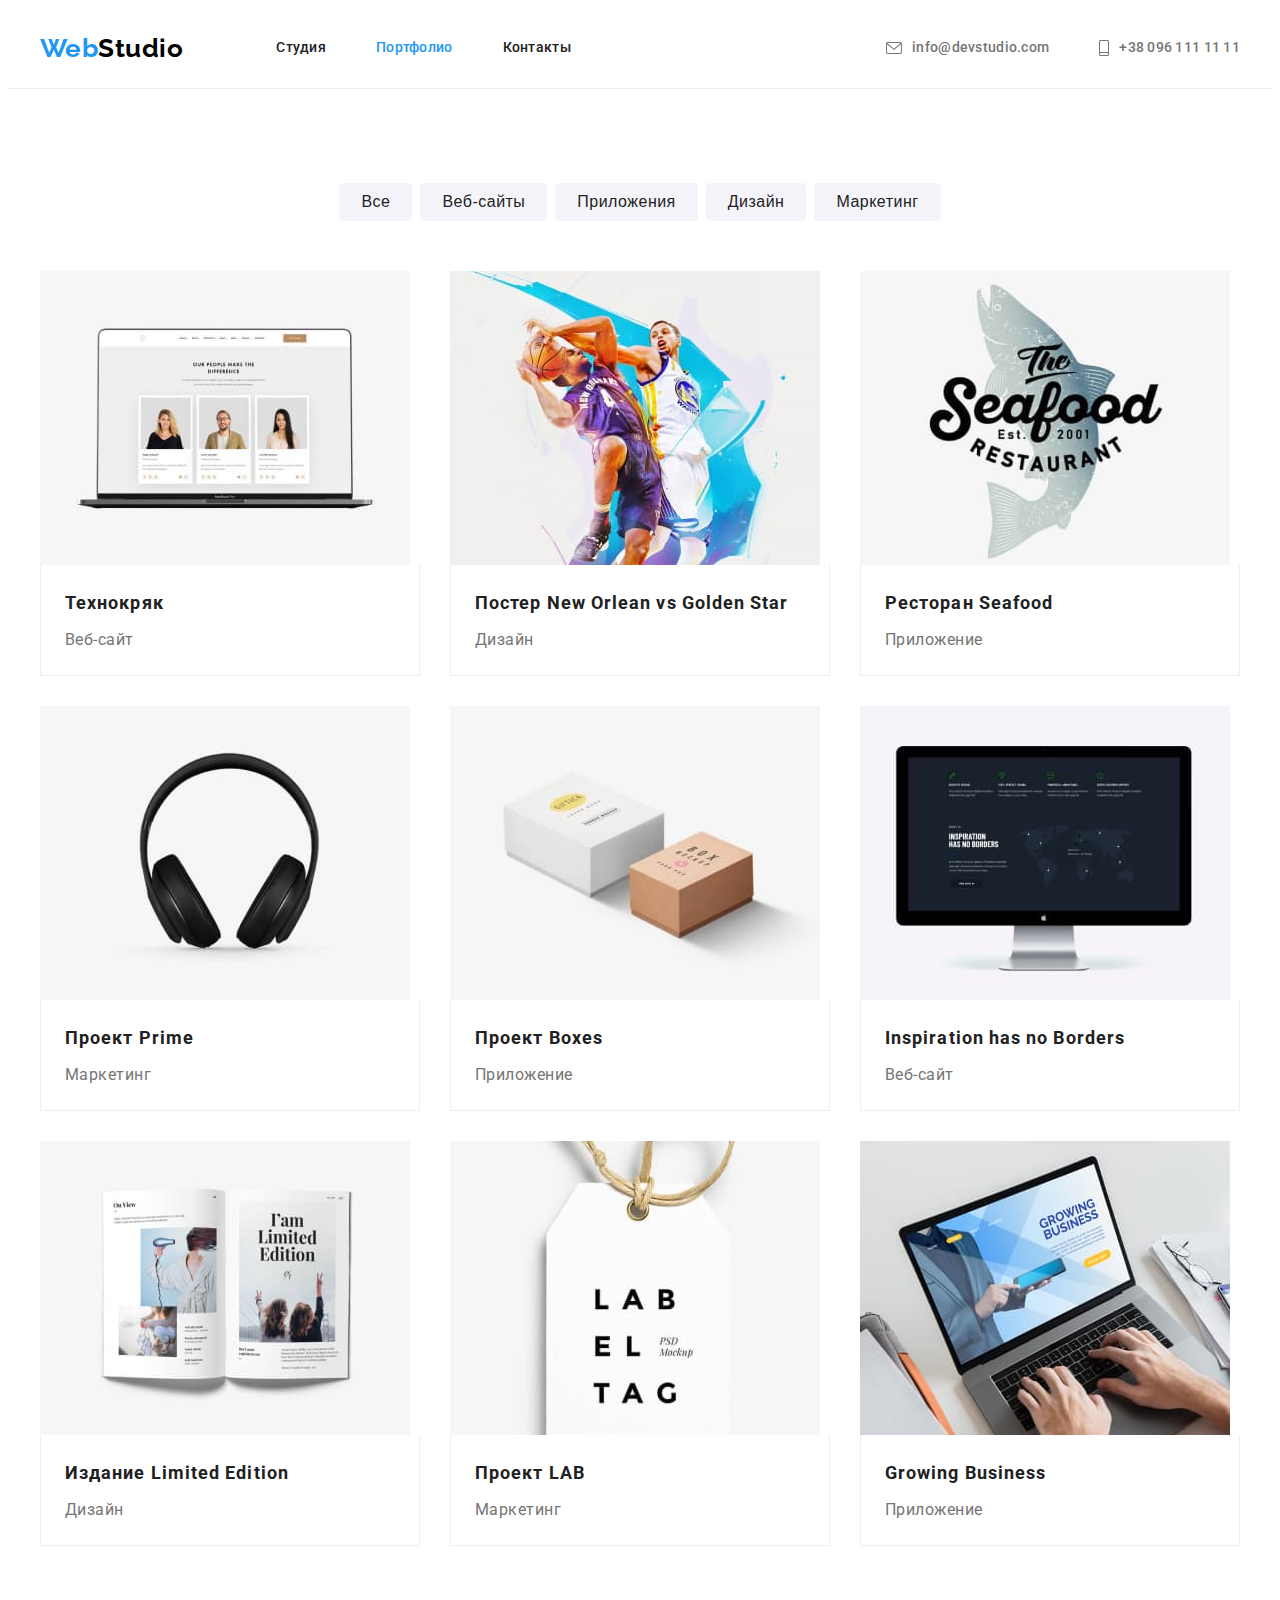
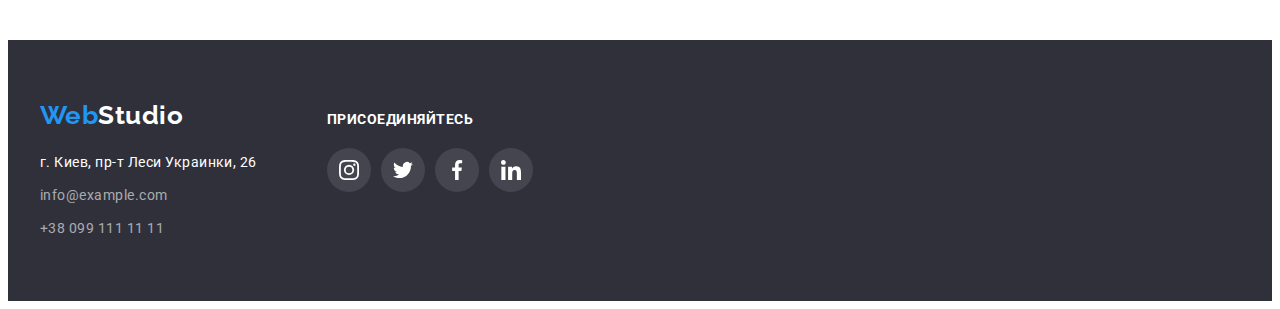
==== portfolio.html @ e59febc9 "Добавляет файлы ДЗ #4" ====
<!DOCTYPE html>
<html lang="ru">
  <head>
    <meta charset="UTF-8" />
    <meta http-equiv="X-UA-Compatible" content="IE=edge" />
    <meta name="viewport" content="width=device-width, initial-scale=1.0" />
    <title>Портфолио | Веб-студия</title>
    <link rel="preconnect" href="https://fonts.gstatic.com" />
    <link
      href="https://fonts.googleapis.com/css2?family=Raleway:wght@700&family=Roboto:wght@400;500;700;900&display=swap"
      rel="stylesheet"
    />
    <link
      rel="stylesheet"
      href="https://cdnjs.cloudflare.com/ajax/libs/modern-normalize/1.0.0/modern-normalize.min.css"
      integrity="sha512-ISS7cAi1PEhQ8jnbJpJZMd29NlhNj4AWYyLOSp2CE/CsHxTCu+r+t0D2yoJudVrd0/8fTVPUVDzY5Tvli75u/g=="
      crossorigin="anonymous"
    />
    <link rel="stylesheet" href="./css/styles.css" />
  </head>
  <body>
    <!-- HEADER -->
    <header class="header">
      <div class="container header-container">
        <nav class="navigation">
          <a class="logo-link header-logo link" lang="en" href="./index.html"
            >Web<span class="header-logo-decor">Studio</span></a
          >
          <ul class="menu list">
            <li class="menu-item">
              <a class="menu-link link" href="./index.html">Студия</a>
            </li>
            <li class="menu-item">
              <a class="menu-link link current-page-item" href="./portfolio.html">Портфолио</a>
            </li>
            <li class="menu-item">
              <a class="menu-link link" href="">Контакты</a>
            </li>
          </ul>
        </nav>
        <ul class="contacts-list list">
          <li class="contacts-item">
            <a class="contacts-link link" href="mailto:info@devstudio.com">
              <svg class="contacts-icon" width="16" height="12">
                <use href="./images/icons.svg#icon-envelope"></use>
              </svg>
              info@devstudio.com</a
            >
          </li>
          <li class="contacts-item">
            <a class="contacts-link link" href="tel:+380961111111">
              <svg class="contacts-icon" width="10" height="16">
                <use href="./images/icons.svg#icon-phone"></use>
              </svg>
              +38 096 111 11 11</a
            >
          </li>
        </ul>
      </div>
    </header>
    <main>
      <!-- WORKS -->
      <section class="works section">
        <div class="container">
          <h1 class="title visually-hidden">Наши работы</h1>
          <ul class="works-filter-btn-list list">
            <li class="works-filter-btn-list-item">
              <button class="works-filter-btn" type="button">Все</button>
            </li>
            <li class="works-filter-btn-list-item">
              <button class="works-filter-btn" type="button">Веб-сайты</button>
            </li>
            <li class="works-filter-btn-list-item">
              <button class="works-filter-btn" type="button">Приложения</button>
            </li>
            <li class="works-filter-btn-list-item">
              <button class="works-filter-btn" type="button">Дизайн</button>
            </li>
            <li class="works-filter-btn-list-item">
              <button class="works-filter-btn" type="button">Маркетинг</button>
            </li>
          </ul>
          <ul class="works-list list">
            <li class="works-list-item">
              <div class="works-list-item-container">
                <a class="works-list-link link" href="">
                  <div class="works-list-item-thumb">
                    <img
                      class="works-list-link-img"
                      src="./images/portfolio/project-1.jpg"
                      alt="Веб-сайт на мониторе ноутбука"
                      width="370"
                      height="294"
                    />
                  </div>
                  <div class="works-list-item-content">
                    <h2 class="works-list-link-title">Технокряк</h2>
                    <p class="works-list-link-description">Веб-сайт</p>
                  </div>
                </a>
              </div>
            </li>
            <li class="works-list-item">
              <div class="works-list-item-container">
                <a class="works-list-link link" href="">
                  <div class="works-list-item-thumb">
                    <img
                      class="works-list-link-img"
                      src="./images/portfolio/project-2.jpg"
                      alt="Два баскетболиста с мячом"
                      width="370"
                      height="294"
                    />
                  </div>
                  <div class="works-list-item-content">
                    <h2 class="works-list-link-title">
                      Постер <span lang="en">New Orlean vs Golden Star</span>
                    </h2>
                    <p class="works-list-link-description">Дизайн</p>
                  </div>
                </a>
              </div>
            </li>
            <li class="works-list-item">
              <div class="works-list-item-container">
                <a class="works-list-link link" href="">
                  <div class="works-list-item-thumb">
                    <img
                      class="works-list-link-img"
                      src="./images/portfolio/project-3.jpg"
                      alt="Логотип ресторана"
                      width="370"
                      height="294"
                    />
                  </div>
                  <div class="works-list-item-content">
                    <h2 class="works-list-link-title">Ресторан <span lang="en">Seafood</span></h2>
                    <p class="works-list-link-description">Приложение</p>
                  </div>
                </a>
              </div>
            </li>
            <li class="works-list-item">
              <div class="works-list-item-container">
                <a class="works-list-link link" href="">
                  <div class="works-list-item-thumb">
                    <img
                      class="works-list-link-img"
                      src="./images/portfolio/project-4.jpg"
                      alt="Наушники"
                      width="370"
                      height="294"
                    />
                  </div>
                  <div class="works-list-item-content">
                    <h2 class="works-list-link-title">Проект <span lang="en">Prime</span></h2>
                    <p class="works-list-link-description">Маркетинг</p>
                  </div>
                </a>
              </div>
            </li>
            <li class="works-list-item">
              <div class="works-list-item-container">
                <a class="works-list-link link" href="">
                  <div class="works-list-item-thumb">
                    <img
                      class="works-list-link-img"
                      src="./images/portfolio/project-5.jpg"
                      alt="Две коробки"
                      width="370"
                      height="294"
                    />
                  </div>
                  <div class="works-list-item-content">
                    <h2 class="works-list-link-title">Проект <span lang="en">Boxes</span></h2>
                    <p class="works-list-link-description">Приложение</p>
                  </div>
                </a>
              </div>
            </li>
            <li class="works-list-item">
              <div class="works-list-item-container">
                <a class="works-list-link link" href="">
                  <div class="works-list-item-thumb">
                    <img
                      class="works-list-link-img"
                      src="./images/portfolio/project-6.jpg"
                      alt="Приложение на экране монитора"
                      width="370"
                      height="294"
                    />
                  </div>
                  <div class="works-list-item-content">
                    <h2 class="works-list-link-title" lang="en">Inspiration has no Borders</h2>
                    <p class="works-list-link-description">Веб-сайт</p>
                  </div>
                </a>
              </div>
            </li>
            <li class="works-list-item">
              <div class="works-list-item-container">
                <a class="works-list-link link" href="">
                  <div class="works-list-item-thumb">
                    <img
                      class="works-list-link-img"
                      src="./images/portfolio/project-7.jpg"
                      alt="Журнал"
                      width="370"
                      height="294"
                    />
                  </div>
                  <div class="works-list-item-content">
                    <h2 class="works-list-link-title">
                      Издание <span lang="en">Limited Edition</span>
                    </h2>
                    <p class="works-list-link-description">Дизайн</p>
                  </div>
                </a>
              </div>
            </li>
            <li class="works-list-item">
              <div class="works-list-item-container">
                <a class="works-list-link link" href="">
                  <div class="works-list-item-thumb">
                    <img
                      class="works-list-link-img"
                      src="./images/portfolio/project-8.jpg"
                      alt="Лейбл"
                      width="370"
                      height="294"
                    />
                  </div>
                  <div class="works-list-item-content">
                    <h2 class="works-list-link-title">Проект <span lang="en">LAB</span></h2>
                    <p class="works-list-link-description">Маркетинг</p>
                  </div>
                </a>
              </div>
            </li>
            <li class="works-list-item">
              <div class="works-list-item-container">
                <a class="works-list-link link" href="">
                  <div class="works-list-item-thumb">
                    <img
                      class="works-list-link-img"
                      src="./images/portfolio/project-9.jpg"
                      alt="Человек набирает на клавиатуре ноутбука"
                      width="370"
                      height="294"
                    />
                  </div>
                  <div class="works-list-item-content">
                    <h2 class="works-list-link-title" lang="en">Growing Business</h2>
                    <p class="works-list-link-description">Приложение</p>
                  </div>
                </a>
              </div>
            </li>
          </ul>
        </div>
      </section>
    </main>
    <!-- FOOTER -->
    <footer class="footer">
      <div class="container">
        <div class="footer-container">
          <div class="address-container">
            <a class="logo-link footer-logo link" lang="en" href="./index.html"
              >Web<span class="footer-logo-decor">Studio</span></a
            >
            <address class="address">
              <ul class="address-contacts-list list">
                <li class="address-contacts-list-item">
                  <a
                    class="address-postal-link link"
                    href="https://goo.gl/maps/wizfUWT5925E2VPB9"
                    target="_blank"
                    rel="noopener noreferrer"
                    >г. Киев, пр-т Леси Украинки, 26</a
                  >
                </li>
                <li class="address-contacts-list-item">
                  <a class="address-mail-link link" href="mailto:info@example.com"
                    >info@example.com</a
                  >
                </li>
                <li class="address-contacts-list-item">
                  <a class="address-tel-link link" href="tel:+380991111111">+38 099 111 11 11</a>
                </li>
              </ul>
            </address>
          </div>
          <div class="social-links-container">
            <p class="social-links-caption">Присоединяйтесь</p>
            <ul class="social-list list">
              <li class="social-list-item">
                <a class="social-list-link social-links-dark-theme link" href="">
                  <svg class="social-list-icon" width="20" height="20">
                    <use href="./images/icons.svg#icon-instagram"></use>
                  </svg>
                </a>
              </li>
              <li class="social-list-item">
                <a class="social-list-link social-links-dark-theme link" href="">
                  <svg class="social-list-icon" width="20" height="20">
                    <use href="./images/icons.svg#icon-twitter"></use>
                  </svg>
                </a>
              </li>
              <li class="social-list-item">
                <a class="social-list-link social-links-dark-theme link" href="">
                  <svg class="social-list-icon" width="20" height="20">
                    <use href="./images/icons.svg#icon-facebook"></use>
                  </svg>
                </a>
              </li>
              <li class="social-list-item">
                <a class="social-list-link social-links-dark-theme link" href="">
                  <svg class="social-list-icon" width="20" height="20">
                    <use href="./images/icons.svg#icon-linkedin"></use>
                  </svg>
                </a>
              </li>
            </ul>
          </div>
        </div>
      </div>
    </footer>
  </body>
</html>
---- css/styles.css ----
:root {
  --main-font: 'Roboto', sans-serif;
  --secondary-font: 'Raleway', sans-serif;
  --accent-color: #2196f3;
  --primary-text-color: #212121;
  --secondary-text-color: #757575;
  --primary-white-color: #fff;
  --primary-black-color: #000;
  --card-set-gap: 30px;
}

h1,
h2,
h3,
h4,
h5,
h6,
p {
  margin-top: 0;
  margin-bottom: 0;
}

ul,
ol {
  margin-top: 0;
  margin-bottom: 0;
  padding-left: 0;
}

img {
  display: block;
  max-width: 100%;
  height: auto;
}

.list {
  list-style: none;
}

.link {
  text-decoration: none;
}

body {
  min-width: 1200px;
  font-family: var(--main-font);
  letter-spacing: 0.03em;
  color: var(--primary-text-color);
  background-color: var(--primary-white-color);
}

.container {
  width: 1200px;
  margin: 0 auto;
  padding-left: 15px;
  padding-right: 15px;
}

.section {
  padding-top: 94px;
  padding-bottom: 94px;
}

/* ============= COMPONENTS ============= */
.logo-link {
  display: block;

  font-family: var(--secondary-font);
  font-weight: 700;
  font-size: 26px;
  line-height: 1.19;
  color: var(--accent-color);
}

.menu .current-page-item {
  color: var(--accent-color);
}

.modal-btn {
  display: block;
  margin: 0 auto;
  padding: 10px 32px;

  font-weight: 700;
  font-size: 16px;
  line-height: 1.88;
  letter-spacing: 0.06em;
  color: var(--primary-white-color);
  background-color: var(--accent-color);
  border: 0 solid var(--accent-color);
  border-radius: 4px;
  box-shadow: 0px 4px 4px rgba(0, 0, 0, 0.15);
  cursor: pointer;
}

.title {
  margin-bottom: 50px;

  font-size: 36px;
  line-height: 1.17;
  text-align: center;
}

.visually-hidden {
  position: absolute;
  width: 1px;
  height: 1px;
  margin: -1px;
  border: 0;
  padding: 0;

  white-space: nowrap;
  clip-path: inset(100%);
  clip: rect(0 0 0 0);
  overflow: hidden;
}

.social-list {
  display: flex;
  justify-content: center;
}

.social-list-item:not(:last-child) {
  margin-right: 10px;
}

.social-list-link {
  display: flex;
  justify-content: center;
  align-items: center;
  width: 44px;
  height: 44px;

  border-radius: 50%;
}

.social-links-light-theme {
  color: #afb1b8;
}

.social-links-dark-theme {
  background-color: rgba(255, 255, 255, 0.1);
  color: var(--primary-white-color);
}

.social-list-link:hover,
.social-list-link:focus {
  color: var(--primary-white-color);
  background-color: #2196f3;
}

.social-list-icon {
  fill: currentColor;
}
/* ============= END OF COMPONENTS ============= */

/* ============= HEADER ============= */
.header {
  border-bottom-width: 1px;
  border-bottom-style: solid;
  border-bottom-color: #ececec;
}

.header-container {
  display: flex;
  align-items: center;
}

.navigation {
  display: flex;
  align-items: center;
}

.header-logo {
  margin-right: 93px;
}

.header-logo-decor {
  color: var(--primary-black-color);
}

.menu {
  display: flex;
}

.menu-item:not(:last-child) {
  margin-right: 50px;
}

.menu-link {
  display: block;
  padding: 32px 0;

  font-weight: 500;
  font-size: 14px;
  line-height: 1.14;
  letter-spacing: 0.02em;
  color: inherit;
}

.menu-link:hover,
.menu-link:focus {
  color: var(--accent-color);
}

.contacts-list {
  display: flex;
  margin-left: auto;
}

.contacts-item:not(:last-child) {
  margin-right: 50px;
}

.contacts-link {
  display: flex;
  align-items: center;
  padding: 32px 0;

  font-weight: 500;
  font-size: 14px;
  line-height: 1.14;
  letter-spacing: 0.02em;
  color: var(--secondary-text-color);
}

.contacts-link:hover,
.contacts-link:focus {
  color: var(--accent-color);
}

.contacts-icon {
  margin-right: 10px;
  fill: currentColor;
}
/* ============= END OF HEADER ============= */

/* ============= HERO ============= */
.hero {
  max-width: 1600px;
  margin: 0 auto;
  padding: 200px 0;

  background-color: #c4c4c4;
  background-image: linear-gradient(rgba(47, 48, 58, 0.4), rgba(47, 48, 58, 0.4)),
    url('../images/hero/background-image.jpg');
  background-position: 50% 50%;
  background-size: cover;
  background-repeat: no-repeat;
}

.hero-title {
  max-width: 696px;
  margin: 0 auto 30px;

  font-weight: 900;
  font-size: 44px;
  line-height: 1.36;
  text-align: center;
  letter-spacing: 0.06em;
  text-transform: uppercase;
  color: var(--primary-white-color);
}
/* ============= END OF HERO ============= */

/* ============= ADVANTAGES ============= */
.advantages-list {
  display: flex;
}

.advantages-list-item {
  width: 270px;
}

.advantages-list-item:not(:last-child) {
  margin-right: 30px;
}

.advantages-icon-container {
  display: flex;
  height: 120px;
  justify-content: center;
  align-items: center;
  margin-bottom: 30px;

  background-color: #f5f4fa;
  border-radius: 4px;
}

.advantages-list-item-title {
  margin-bottom: 10px;

  font-size: 14px;
  line-height: 1.14;
  text-transform: uppercase;
}
.advantages-list-item-description {
  font-size: 14px;
  line-height: 1.71;
  color: var(--secondary-text-color);
}
/* ============= END OF ADVANTAGES ============= */

/* ============= SERVICES ============= */
.services {
  padding-top: 0;
  padding-bottom: 94px;
}

.services-img-list {
  display: flex;
  flex-wrap: wrap;
  margin-left: calc(-1 * var(--card-set-gap));
  margin-top: calc(-1 * var(--card-set-gap));
}

.services-img-list > .services-img-list-item {
  flex-basis: calc(100% / 3 - var(--card-set-gap));
  margin-left: var(--card-set-gap);
  margin-top: var(--card-set-gap);
}
/* ============= END OF SERVICES ============= */

/* ============= TEAM ============= */
.team {
  background-color: #f5f4fa;
}

.team-list {
  display: flex;
  flex-wrap: wrap;
  margin-left: calc(-1 * var(--card-set-gap));
  margin-top: calc(-1 * var(--card-set-gap));
}

.team-list > .team-list-item {
  flex-basis: calc(100% / 4 - var(--card-set-gap));
  margin-left: var(--card-set-gap);
  margin-top: var(--card-set-gap);
}

.team-list-item-container {
  background-color: var(--primary-white-color);
  box-shadow: 0px 1px 3px rgba(0, 0, 0, 0.12), 0px 1px 1px rgba(0, 0, 0, 0.14),
    0px 2px 1px rgba(0, 0, 0, 0.2);
  border-radius: 0px 0px 4px 4px;
  overflow: hidden;
}

.team-list-item-content {
  padding: 30px 0;
}

.team-list-item-title {
  margin-bottom: 10px;

  font-weight: 500;
  font-size: 16px;
  line-height: 1.19;
  text-align: center;
}

.team-list-item-description {
  margin-bottom: 16px;

  font-size: 16px;
  line-height: 1.19;
  text-align: center;
  color: var(--secondary-text-color);
}
/* ============= END OF TEAM ============= */

/* ============= CLIENTS ============= */
.clients-list {
  display: flex;
  justify-content: center;
}

.clients-list-item:not(:last-child) {
  margin-right: 30px;
}

.clients-list-link {
  display: flex;
  justify-content: center;
  align-items: center;
  width: 170px;
  height: 92px;

  color: #afb1b8;
  border: 1px solid #afb1b8;
  border-radius: 4px;
}

.clients-list-link:hover,
.clients-list-link:focus {
  color: #2196f3;
  border: 1px solid #2196f3;
}

.clients-list-icon {
  fill: currentColor;
}
/* ============= END OF CLIENTS ============= */

/* ============= WORKS ============= */
.works-filter-btn-list {
  display: flex;
  justify-content: center;
  margin: 0 auto;
  margin-bottom: 50px;
}

.works-filter-btn-list-item:not(:last-child) {
  margin-right: 8px;
}

.works-filter-btn {
  display: block;
  padding: 6px 22px;

  letter-spacing: inherit;
  font-weight: 500;
  font-size: 16px;
  line-height: 1.63;
  color: inherit;
  background-color: #f5f4fa;
  border: 0 solid #f5f4fa;
  border-radius: 4px;
  cursor: pointer;
}

.works-filter-btn:hover,
.works-filter-btn:focus {
  color: var(--primary-white-color);
  background-color: var(--accent-color);
  border: 0 solid var(--accent-color);
  border-radius: 4px;
  box-shadow: 0px 3px 1px rgba(0, 0, 0, 0.1), 0px 1px 2px rgba(0, 0, 0, 0.08),
    0px 2px 2px rgba(0, 0, 0, 0.12);
}

.works-list {
  display: flex;
  flex-wrap: wrap;
  margin-left: calc(-1 * var(--card-set-gap));
  margin-top: calc(-1 * var(--card-set-gap));
}

.works-list > .works-list-item {
  flex-basis: calc(100% / 3 - var(--card-set-gap));
  margin-left: var(--card-set-gap);
  margin-top: var(--card-set-gap);
}

.works-list-item-container:hover,
.works-list-item-container:focus {
  box-shadow: 0px 1px 1px rgba(0, 0, 0, 0.12), 0px 4px 4px rgba(0, 0, 0, 0.06),
    1px 4px 6px rgba(0, 0, 0, 0.16);
}

.works-list-item-content {
  padding: 20px 24px;

  border: 1px solid #eee;
  border-top: none;
}

.works-list-link-title {
  margin-bottom: 4px;

  font-size: 18px;
  line-height: 2;
  letter-spacing: 0.06em;
  color: var(--primary-text-color);
}

.works-list-link-description {
  font-size: 16px;
  line-height: 1.88;
  color: var(--secondary-text-color);
}
/* ============= END OF WORKS ============= */

/* ============= FOOTER ============= */
.footer {
  padding: 60px 0;

  background-color: #2f303a;
}

.footer-container {
  display: flex;
  align-items: baseline;
}

.address-container {
  margin-right: 70px;
}

.footer-logo {
  margin-bottom: 20px;
}

.footer-logo-decor {
  color: var(--primary-white-color);
}

.address-contacts-list-item {
  font-style: normal;
  font-weight: 400;
  font-size: 14px;
  line-height: 1.71;
}

.address-contacts-list-item:not(:last-child) {
  margin-bottom: 9px;
}

.address-postal-link {
  color: var(--primary-white-color);
}

.address-mail-link,
.address-tel-link {
  color: rgba(255, 255, 255, 0.6);
}

.social-links-caption {
  margin-bottom: 20px;

  font-weight: 700;
  font-size: 14px;
  line-height: 1.14;
  text-transform: uppercase;
  color: var(--primary-white-color);
}
/* ============= END OF FOOTER ============= */ ;
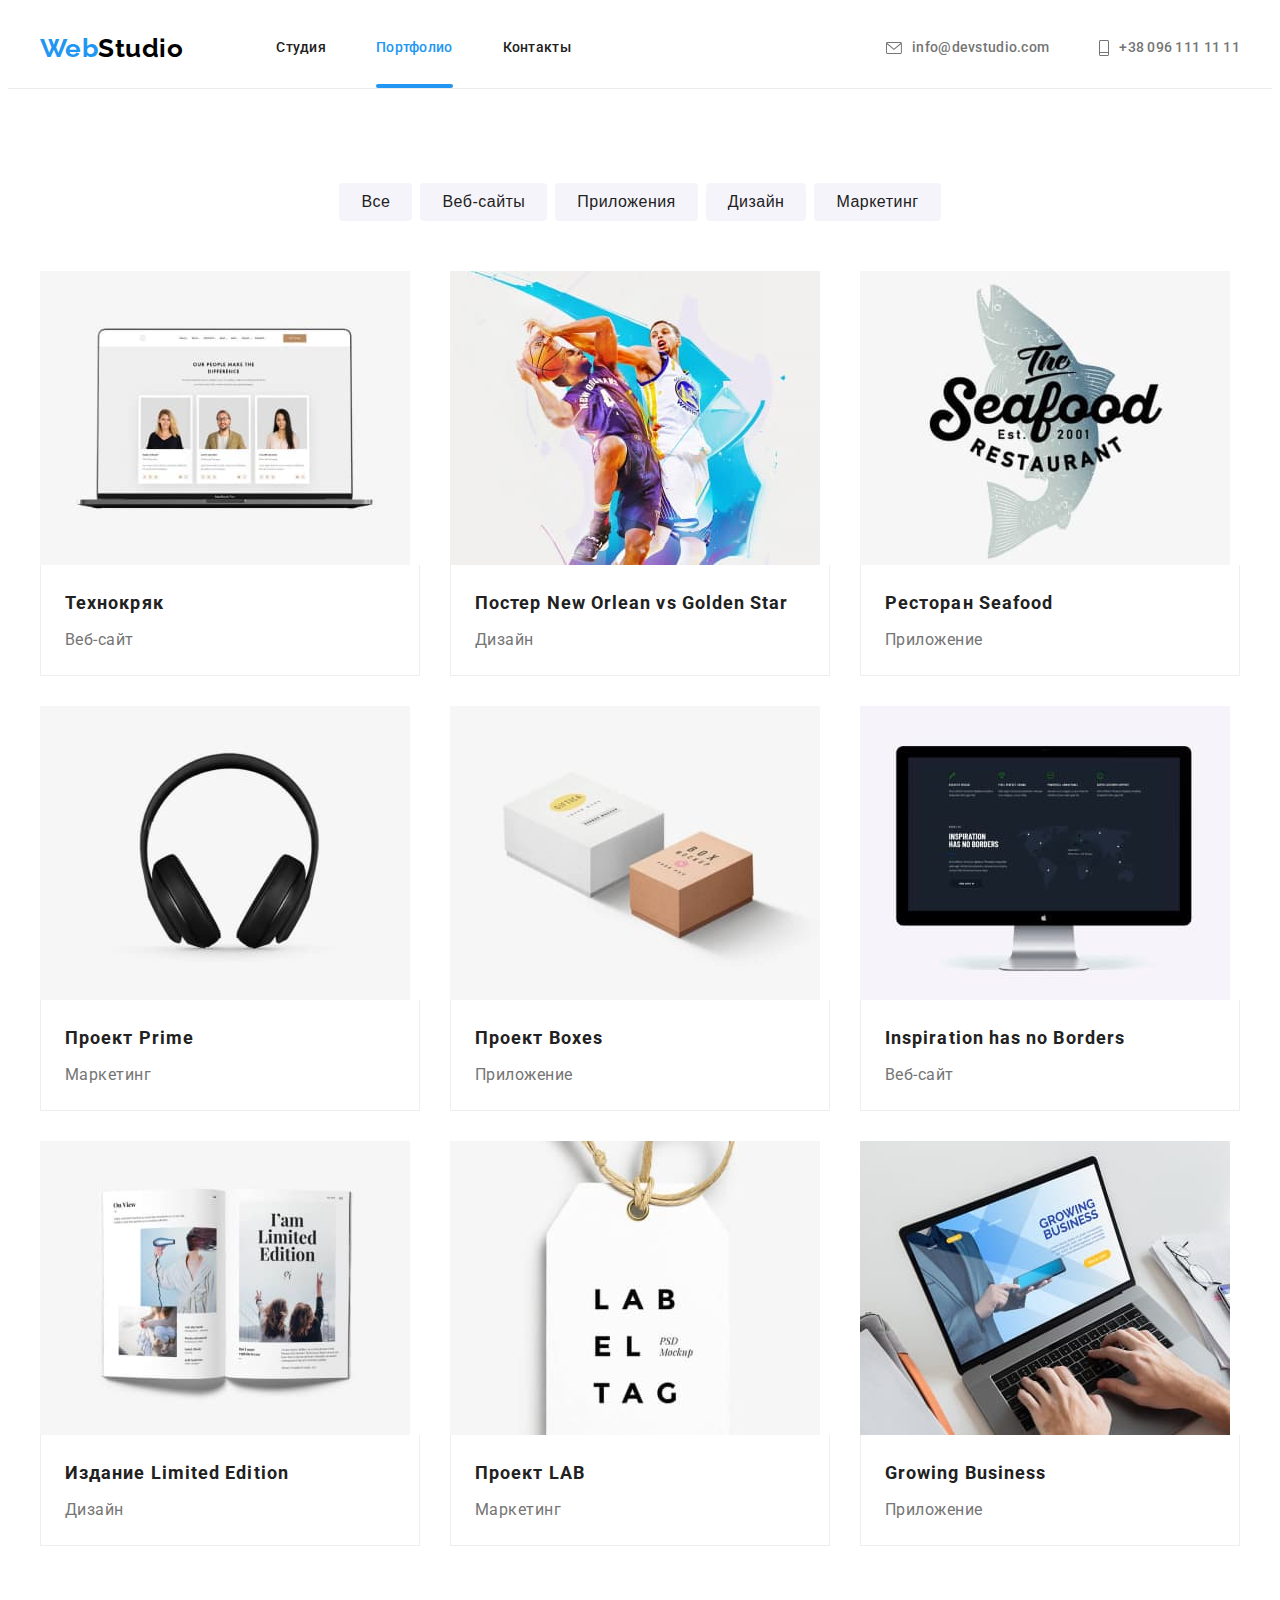
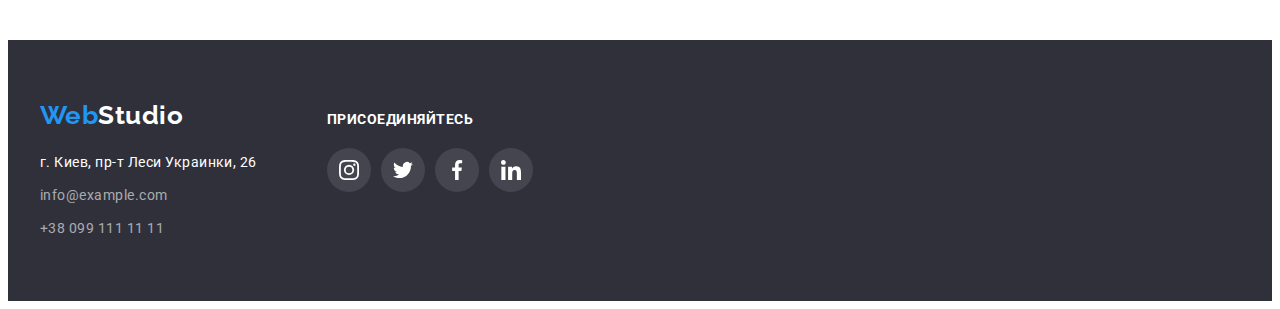
==== commit 1c86d480: "Добавляет иконку, модальное окно и оверлей в портфолио" ====
--- a/portfolio.html
+++ b/portfolio.html
@@ -82,179 +82,206 @@
           </ul>
           <ul class="works-list list">
             <li class="works-list-item">
-              <div class="works-list-item-container">
-                <a class="works-list-link link" href="">
-                  <div class="works-list-item-thumb">
-                    <img
-                      class="works-list-link-img"
-                      src="./images/portfolio/project-1.jpg"
-                      alt="Веб-сайт на мониторе ноутбука"
-                      width="370"
-                      height="294"
-                    />
-                  </div>
-                  <div class="works-list-item-content">
-                    <h2 class="works-list-link-title">Технокряк</h2>
-                    <p class="works-list-link-description">Веб-сайт</p>
-                  </div>
-                </a>
-              </div>
-            </li>
-            <li class="works-list-item">
-              <div class="works-list-item-container">
-                <a class="works-list-link link" href="">
-                  <div class="works-list-item-thumb">
-                    <img
-                      class="works-list-link-img"
-                      src="./images/portfolio/project-2.jpg"
-                      alt="Два баскетболиста с мячом"
-                      width="370"
-                      height="294"
-                    />
-                  </div>
-                  <div class="works-list-item-content">
-                    <h2 class="works-list-link-title">
-                      Постер <span lang="en">New Orlean vs Golden Star</span>
-                    </h2>
-                    <p class="works-list-link-description">Дизайн</p>
-                  </div>
-                </a>
-              </div>
-            </li>
-            <li class="works-list-item">
-              <div class="works-list-item-container">
-                <a class="works-list-link link" href="">
-                  <div class="works-list-item-thumb">
-                    <img
-                      class="works-list-link-img"
-                      src="./images/portfolio/project-3.jpg"
-                      alt="Логотип ресторана"
-                      width="370"
-                      height="294"
-                    />
-                  </div>
-                  <div class="works-list-item-content">
-                    <h2 class="works-list-link-title">Ресторан <span lang="en">Seafood</span></h2>
-                    <p class="works-list-link-description">Приложение</p>
-                  </div>
-                </a>
-              </div>
-            </li>
-            <li class="works-list-item">
-              <div class="works-list-item-container">
-                <a class="works-list-link link" href="">
-                  <div class="works-list-item-thumb">
-                    <img
-                      class="works-list-link-img"
-                      src="./images/portfolio/project-4.jpg"
-                      alt="Наушники"
-                      width="370"
-                      height="294"
-                    />
-                  </div>
-                  <div class="works-list-item-content">
-                    <h2 class="works-list-link-title">Проект <span lang="en">Prime</span></h2>
-                    <p class="works-list-link-description">Маркетинг</p>
-                  </div>
-                </a>
-              </div>
-            </li>
-            <li class="works-list-item">
-              <div class="works-list-item-container">
-                <a class="works-list-link link" href="">
-                  <div class="works-list-item-thumb">
-                    <img
-                      class="works-list-link-img"
-                      src="./images/portfolio/project-5.jpg"
-                      alt="Две коробки"
-                      width="370"
-                      height="294"
-                    />
-                  </div>
-                  <div class="works-list-item-content">
-                    <h2 class="works-list-link-title">Проект <span lang="en">Boxes</span></h2>
-                    <p class="works-list-link-description">Приложение</p>
-                  </div>
-                </a>
-              </div>
-            </li>
-            <li class="works-list-item">
-              <div class="works-list-item-container">
-                <a class="works-list-link link" href="">
-                  <div class="works-list-item-thumb">
-                    <img
-                      class="works-list-link-img"
-                      src="./images/portfolio/project-6.jpg"
-                      alt="Приложение на экране монитора"
-                      width="370"
-                      height="294"
-                    />
-                  </div>
-                  <div class="works-list-item-content">
-                    <h2 class="works-list-link-title" lang="en">Inspiration has no Borders</h2>
-                    <p class="works-list-link-description">Веб-сайт</p>
-                  </div>
-                </a>
-              </div>
-            </li>
-            <li class="works-list-item">
-              <div class="works-list-item-container">
-                <a class="works-list-link link" href="">
-                  <div class="works-list-item-thumb">
-                    <img
-                      class="works-list-link-img"
-                      src="./images/portfolio/project-7.jpg"
-                      alt="Журнал"
-                      width="370"
-                      height="294"
-                    />
-                  </div>
-                  <div class="works-list-item-content">
-                    <h2 class="works-list-link-title">
-                      Издание <span lang="en">Limited Edition</span>
-                    </h2>
-                    <p class="works-list-link-description">Дизайн</p>
-                  </div>
-                </a>
-              </div>
-            </li>
-            <li class="works-list-item">
-              <div class="works-list-item-container">
-                <a class="works-list-link link" href="">
-                  <div class="works-list-item-thumb">
-                    <img
-                      class="works-list-link-img"
-                      src="./images/portfolio/project-8.jpg"
-                      alt="Лейбл"
-                      width="370"
-                      height="294"
-                    />
-                  </div>
-                  <div class="works-list-item-content">
-                    <h2 class="works-list-link-title">Проект <span lang="en">LAB</span></h2>
-                    <p class="works-list-link-description">Маркетинг</p>
-                  </div>
-                </a>
-              </div>
-            </li>
-            <li class="works-list-item">
-              <div class="works-list-item-container">
-                <a class="works-list-link link" href="">
-                  <div class="works-list-item-thumb">
-                    <img
-                      class="works-list-link-img"
-                      src="./images/portfolio/project-9.jpg"
-                      alt="Человек набирает на клавиатуре ноутбука"
-                      width="370"
-                      height="294"
-                    />
-                  </div>
-                  <div class="works-list-item-content">
-                    <h2 class="works-list-link-title" lang="en">Growing Business</h2>
-                    <p class="works-list-link-description">Приложение</p>
-                  </div>
-                </a>
-              </div>
+              <a class="works-list-link link" href="">
+                <div class="works-list-item-thumb">
+                  <img
+                    class="works-list-link-img"
+                    src="./images/portfolio/project-1.jpg"
+                    alt="Веб-сайт на мониторе ноутбука"
+                    width="370"
+                    height="294"
+                  />
+                  <p class="works-list-overlay">
+                    Технокряк это современная площадка распространения коронавируса. Компании
+                    используют эту платформу для цифрового шпионажа и атак на защищённые сервера
+                    конкурентов.
+                  </p>
+                </div>
+                <div class="works-list-item-content">
+                  <h2 class="works-list-link-title">Технокряк</h2>
+                  <p class="works-list-link-description">Веб-сайт</p>
+                </div>
+              </a>
+            </li>
+            <li class="works-list-item">
+              <a class="works-list-link link" href="">
+                <div class="works-list-item-thumb">
+                  <img
+                    class="works-list-link-img"
+                    src="./images/portfolio/project-2.jpg"
+                    alt="Два баскетболиста с мячом"
+                    width="370"
+                    height="294"
+                  />
+                  <p class="works-list-overlay">
+                    Технокряк это современная площадка распространения коронавируса. Компании
+                    используют эту платформу для цифрового шпионажа и атак на защищённые сервера
+                    конкурентов.
+                  </p>
+                </div>
+                <div class="works-list-item-content">
+                  <h2 class="works-list-link-title">
+                    Постер <span lang="en">New Orlean vs Golden Star</span>
+                  </h2>
+                  <p class="works-list-link-description">Дизайн</p>
+                </div>
+              </a>
+            </li>
+            <li class="works-list-item">
+              <a class="works-list-link link" href="">
+                <div class="works-list-item-thumb">
+                  <img
+                    class="works-list-link-img"
+                    src="./images/portfolio/project-3.jpg"
+                    alt="Логотип ресторана"
+                    width="370"
+                    height="294"
+                  />
+                  <p class="works-list-overlay">
+                    Технокряк это современная площадка распространения коронавируса. Компании
+                    используют эту платформу для цифрового шпионажа и атак на защищённые сервера
+                    конкурентов.
+                  </p>
+                </div>
+                <div class="works-list-item-content">
+                  <h2 class="works-list-link-title">Ресторан <span lang="en">Seafood</span></h2>
+                  <p class="works-list-link-description">Приложение</p>
+                </div>
+              </a>
+            </li>
+            <li class="works-list-item">
+              <a class="works-list-link link" href="">
+                <div class="works-list-item-thumb">
+                  <img
+                    class="works-list-link-img"
+                    src="./images/portfolio/project-4.jpg"
+                    alt="Наушники"
+                    width="370"
+                    height="294"
+                  />
+                  <p class="works-list-overlay">
+                    Технокряк это современная площадка распространения коронавируса. Компании
+                    используют эту платформу для цифрового шпионажа и атак на защищённые сервера
+                    конкурентов.
+                  </p>
+                </div>
+                <div class="works-list-item-content">
+                  <h2 class="works-list-link-title">Проект <span lang="en">Prime</span></h2>
+                  <p class="works-list-link-description">Маркетинг</p>
+                </div>
+              </a>
+            </li>
+            <li class="works-list-item">
+              <a class="works-list-link link" href="">
+                <div class="works-list-item-thumb">
+                  <img
+                    class="works-list-link-img"
+                    src="./images/portfolio/project-5.jpg"
+                    alt="Две коробки"
+                    width="370"
+                    height="294"
+                  />
+                  <p class="works-list-overlay">
+                    Технокряк это современная площадка распространения коронавируса. Компании
+                    используют эту платформу для цифрового шпионажа и атак на защищённые сервера
+                    конкурентов.
+                  </p>
+                </div>
+                <div class="works-list-item-content">
+                  <h2 class="works-list-link-title">Проект <span lang="en">Boxes</span></h2>
+                  <p class="works-list-link-description">Приложение</p>
+                </div>
+              </a>
+            </li>
+            <li class="works-list-item">
+              <a class="works-list-link link" href="">
+                <div class="works-list-item-thumb">
+                  <img
+                    class="works-list-link-img"
+                    src="./images/portfolio/project-6.jpg"
+                    alt="Приложение на экране монитора"
+                    width="370"
+                    height="294"
+                  />
+                  <p class="works-list-overlay">
+                    Технокряк это современная площадка распространения коронавируса. Компании
+                    используют эту платформу для цифрового шпионажа и атак на защищённые сервера
+                    конкурентов.
+                  </p>
+                </div>
+                <div class="works-list-item-content">
+                  <h2 class="works-list-link-title" lang="en">Inspiration has no Borders</h2>
+                  <p class="works-list-link-description">Веб-сайт</p>
+                </div>
+              </a>
+            </li>
+            <li class="works-list-item">
+              <a class="works-list-link link" href="">
+                <div class="works-list-item-thumb">
+                  <img
+                    class="works-list-link-img"
+                    src="./images/portfolio/project-7.jpg"
+                    alt="Журнал"
+                    width="370"
+                    height="294"
+                  />
+                  <p class="works-list-overlay">
+                    Технокряк это современная площадка распространения коронавируса. Компании
+                    используют эту платформу для цифрового шпионажа и атак на защищённые сервера
+                    конкурентов.
+                  </p>
+                </div>
+                <div class="works-list-item-content">
+                  <h2 class="works-list-link-title">
+                    Издание <span lang="en">Limited Edition</span>
+                  </h2>
+                  <p class="works-list-link-description">Дизайн</p>
+                </div>
+              </a>
+            </li>
+            <li class="works-list-item">
+              <a class="works-list-link link" href="">
+                <div class="works-list-item-thumb">
+                  <img
+                    class="works-list-link-img"
+                    src="./images/portfolio/project-8.jpg"
+                    alt="Лейбл"
+                    width="370"
+                    height="294"
+                  />
+                  <p class="works-list-overlay">
+                    Технокряк это современная площадка распространения коронавируса. Компании
+                    используют эту платформу для цифрового шпионажа и атак на защищённые сервера
+                    конкурентов.
+                  </p>
+                </div>
+                <div class="works-list-item-content">
+                  <h2 class="works-list-link-title">Проект <span lang="en">LAB</span></h2>
+                  <p class="works-list-link-description">Маркетинг</p>
+                </div>
+              </a>
+            </li>
+            <li class="works-list-item">
+              <a class="works-list-link link" href="">
+                <div class="works-list-item-thumb">
+                  <img
+                    class="works-list-link-img"
+                    src="./images/portfolio/project-9.jpg"
+                    alt="Человек набирает на клавиатуре ноутбука"
+                    width="370"
+                    height="294"
+                  />
+                  <p class="works-list-overlay">
+                    Технокряк это современная площадка распространения коронавируса. Компании
+                    используют эту платформу для цифрового шпионажа и атак на защищённые сервера
+                    конкурентов.
+                  </p>
+                </div>
+                <div class="works-list-item-content">
+                  <h2 class="works-list-link-title" lang="en">Growing Business</h2>
+                  <p class="works-list-link-description">Приложение</p>
+                </div>
+              </a>
             </li>
           </ul>
         </div>
--- a/css/styles.css
+++ b/css/styles.css
@@ -7,6 +7,8 @@
   --primary-white-color: #fff;
   --primary-black-color: #000;
   --card-set-gap: 30px;
+  --transition-duration: 250ms;
+  --transition-timing-function: cubic-bezier(0.4, 0, 0.2, 1);
 }
 
 h1,
@@ -76,6 +78,18 @@
   color: var(--accent-color);
 }
 
+.current-page-item::after {
+  content: '';
+  position: absolute;
+  width: 100%;
+  height: 4px;
+  left: 0;
+  bottom: 0;
+
+  border-radius: 2px;
+  background-color: var(--accent-color);
+}
+
 .modal-btn {
   display: block;
   margin: 0 auto;
@@ -130,8 +144,10 @@
   align-items: center;
   width: 44px;
   height: 44px;
-
   border-radius: 50%;
+
+  transition: color var(--transition-duration) var(--transition-timing-function),
+    background-color var(--transition-duration) var(--transition-timing-function);
 }
 
 .social-links-light-theme {
@@ -146,7 +162,7 @@
 .social-list-link:hover,
 .social-list-link:focus {
   color: var(--primary-white-color);
-  background-color: #2196f3;
+  background-color: var(--accent-color);
 }
 
 .social-list-icon {
@@ -183,6 +199,10 @@
   display: flex;
 }
 
+.menu-item {
+  position: relative;
+}
+
 .menu-item:not(:last-child) {
   margin-right: 50px;
 }
@@ -196,6 +216,8 @@
   line-height: 1.14;
   letter-spacing: 0.02em;
   color: inherit;
+
+  transition: color var(--transition-duration) var(--transition-timing-function);
 }
 
 .menu-link:hover,
@@ -222,6 +244,8 @@
   line-height: 1.14;
   letter-spacing: 0.02em;
   color: var(--secondary-text-color);
+
+  transition: color var(--transition-duration) var(--transition-timing-function);
 }
 
 .contacts-link:hover,
@@ -314,11 +338,29 @@
   margin-top: calc(-1 * var(--card-set-gap));
 }
 
-.services-img-list > .services-img-list-item {
+.services-img-list-item {
+  position: relative;
   flex-basis: calc(100% / 3 - var(--card-set-gap));
   margin-left: var(--card-set-gap);
   margin-top: var(--card-set-gap);
 }
+
+.services-img-list-label {
+  position: absolute;
+  left: 0;
+  bottom: 0;
+  width: 100%;
+  padding: 27px 0;
+
+  font-weight: 700;
+  font-size: 14px;
+  line-height: 1.14;
+  text-align: center;
+  text-transform: uppercase;
+
+  color: var(--primary-white-color);
+  background-color: rgba(47, 48, 58, 0.8);
+}
 /* ============= END OF SERVICES ============= */
 
 /* ============= TEAM ============= */
@@ -333,7 +375,7 @@
   margin-top: calc(-1 * var(--card-set-gap));
 }
 
-.team-list > .team-list-item {
+.team-list-item {
   flex-basis: calc(100% / 4 - var(--card-set-gap));
   margin-left: var(--card-set-gap);
   margin-top: var(--card-set-gap);
@@ -390,12 +432,15 @@
   color: #afb1b8;
   border: 1px solid #afb1b8;
   border-radius: 4px;
+
+  transition: color var(--transition-duration) var(--transition-timing-function),
+    border var(--transition-duration) var(--transition-timing-function);
 }
 
 .clients-list-link:hover,
 .clients-list-link:focus {
-  color: #2196f3;
-  border: 1px solid #2196f3;
+  color: var(--accent-color);
+  border: 1px solid var(--accent-color);
 }
 
 .clients-list-icon {
@@ -425,17 +470,19 @@
   line-height: 1.63;
   color: inherit;
   background-color: #f5f4fa;
-  border: 0 solid #f5f4fa;
+  border: 0 solid transparent;
   border-radius: 4px;
   cursor: pointer;
+
+  transition: color var(--transition-duration) var(--transition-timing-function),
+    background-color var(--transition-duration) var(--transition-timing-function),
+    box-shadow var(--transition-duration) var(--transition-timing-function);
 }
 
 .works-filter-btn:hover,
 .works-filter-btn:focus {
   color: var(--primary-white-color);
   background-color: var(--accent-color);
-  border: 0 solid var(--accent-color);
-  border-radius: 4px;
   box-shadow: 0px 3px 1px rgba(0, 0, 0, 0.1), 0px 1px 2px rgba(0, 0, 0, 0.08),
     0px 2px 2px rgba(0, 0, 0, 0.12);
 }
@@ -447,16 +494,48 @@
   margin-top: calc(-1 * var(--card-set-gap));
 }
 
-.works-list > .works-list-item {
+.works-list-item {
   flex-basis: calc(100% / 3 - var(--card-set-gap));
   margin-left: var(--card-set-gap);
   margin-top: var(--card-set-gap);
 }
 
-.works-list-item-container:hover,
-.works-list-item-container:focus {
+.works-list-link {
+  display: block;
+  transition: box-shadow var(--transition-duration) var(--transition-timing-function);
+}
+
+.works-list-link:hover,
+.works-list-link:focus {
   box-shadow: 0px 1px 1px rgba(0, 0, 0, 0.12), 0px 4px 4px rgba(0, 0, 0, 0.06),
     1px 4px 6px rgba(0, 0, 0, 0.16);
+}
+
+.works-list-item-thumb {
+  position: relative;
+  overflow: hidden;
+}
+
+.works-list-overlay {
+  position: absolute;
+  top: 0;
+  left: 0;
+  width: 100%;
+  height: 100%;
+  padding: 64px 24px;
+
+  font-size: 18px;
+  line-height: 1.56;
+  color: var(--primary-white-color);
+  background-color: rgba(33, 150, 243, 0.9);
+
+  transform: translateY(100%);
+  transition: transform var(--transition-duration) var(--transition-timing-function);
+}
+
+.works-list-link:hover .works-list-overlay,
+.works-list-link:focus .works-list-overlay {
+  transform: translateY(0%);
 }
 
 .works-list-item-content {
@@ -535,4 +614,54 @@
   text-transform: uppercase;
   color: var(--primary-white-color);
 }
-/* ============= END OF FOOTER ============= */ ;
+/* ============= END OF FOOTER ============= */
+
+/* ============= MODAL WINDOW ============= */
+.backdrop {
+  position: fixed;
+  top: 0;
+  left: 0;
+  width: 100vw;
+  height: 100vh;
+  background-color: rgba(0, 0, 0, 0.2);
+  z-index: 500;
+  transition: opacity var(--transition-duration) var(--transition-timing-function),
+    visibility var(--transition-duration) var(--transition-timing-function);
+}
+
+.is-hidden {
+  opacity: 0;
+  visibility: hidden;
+  pointer-events: none;
+}
+
+.backdrop.is-hidden .modal {
+  transform: translate(-50%, -50%) scale(1.1);
+}
+
+.modal {
+  position: absolute;
+  top: 50%;
+  left: 50%;
+  width: 528px;
+  height: 580px;
+  background-color: var(--primary-white-color);
+  box-shadow: 0px 1px 3px rgba(0, 0, 0, 0.12), 0px 1px 1px rgba(0, 0, 0, 0.14),
+    0px 2px 1px rgba(0, 0, 0, 0.2);
+  border-radius: 4px;
+
+  transform: translate(-50%, -50%) scale(1);
+  transition: transform var(--transition-duration) var(--transition-timing-function);
+}
+
+.modal-close-btn {
+  position: absolute;
+  top: 8px;
+  right: 8px;
+  padding: 0;
+
+  border: 0px solid transparent;
+  background-color: var(--primary-white-color);
+  cursor: pointer;
+}
+/* ============= END OF MODAL WINDOW ============= */
